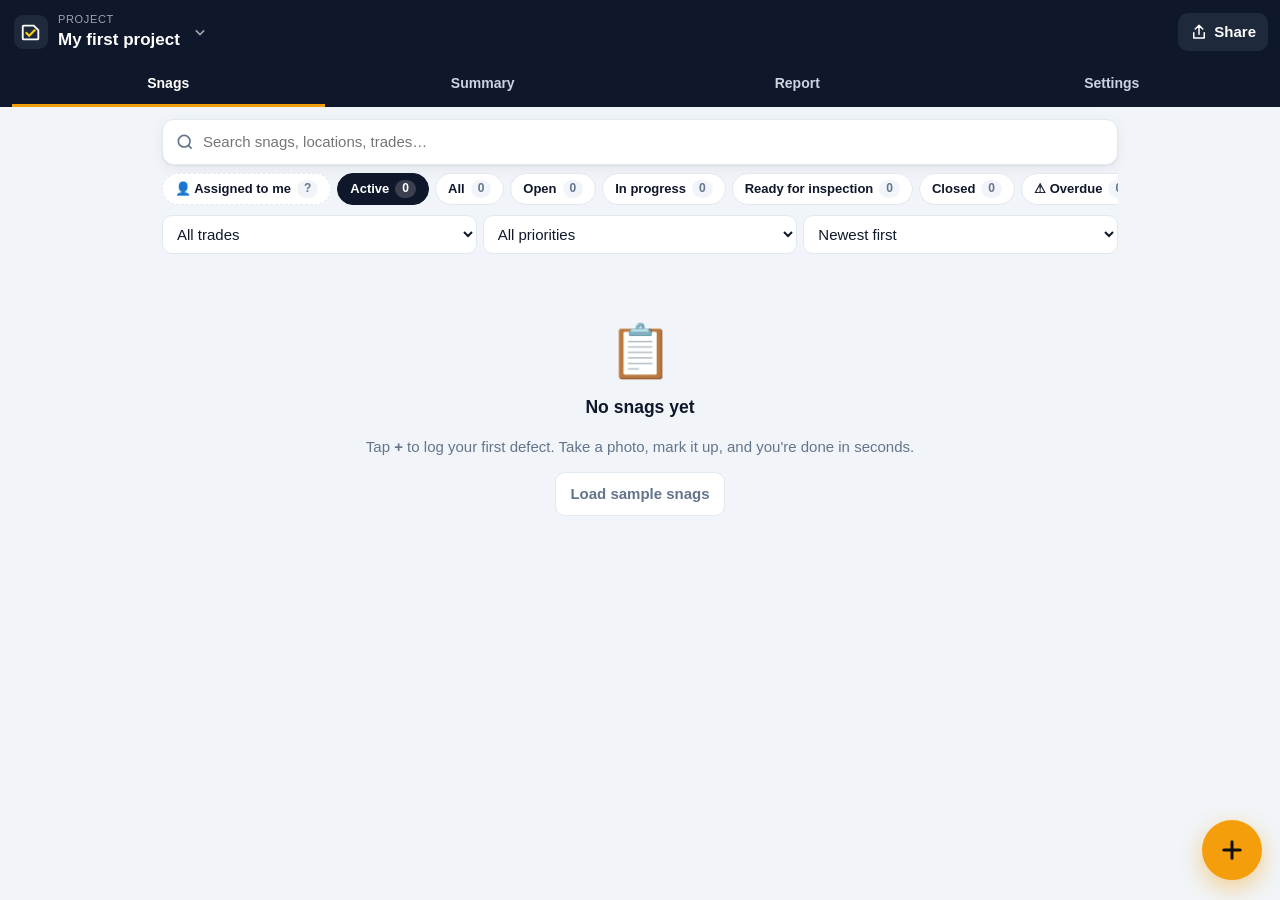
==== snagpad/index.html @ f8e61394 "Add SnagPad under /snagpad for a try-on-phone Pages preview" ====
<!doctype html>
<html lang="en">
<head>
<meta charset="utf-8">
<meta name="viewport" content="width=device-width,initial-scale=1,viewport-fit=cover">
<title>SnagPad — Offline Snag List</title>
<meta name="description" content="Offline snag / punch list with photo markup and PDF reports.">
<meta name="theme-color" content="#0f172a">
<meta name="apple-mobile-web-app-capable" content="yes">
<meta name="mobile-web-app-capable" content="yes">
<meta name="apple-mobile-web-app-status-bar-style" content="black-translucent">
<meta name="apple-mobile-web-app-title" content="SnagPad">
<link rel="manifest" href="manifest.webmanifest">
<link rel="icon" href="icons/icon.svg" type="image/svg+xml">
<link rel="apple-touch-icon" href="[data-uri]">
<link rel="stylesheet" href="styles.css">
</head>
<body>
<div id="app">
  <header class="topbar">
    <div class="toprow">
    <button class="projbtn" id="projBtn" aria-label="Switch project">
      <span class="logo" aria-hidden="true"><svg viewBox="0 0 24 24"><path d="M4 5h11l5 5v9a1 1 0 0 1-1 1H4a1 1 0 0 1-1-1V6a1 1 0 0 1 1-1z" fill="none" stroke="currentColor" stroke-width="2"/><path d="M7 13l3 3 6-6" fill="none" stroke="#facc15" stroke-width="2.4" stroke-linecap="round"/></svg></span>
      <span class="projtext"><small>Project</small><b id="projName">—</b></span>
      <svg class="chev" viewBox="0 0 24 24"><path d="M7 10l5 5 5-5" fill="none" stroke="currentColor" stroke-width="2"/></svg>
    </button>
    <button class="sharebtn" id="shareBtn" aria-label="Share project with your team"><svg viewBox="0 0 24 24"><path d="M12 15V3M7 8l5-5 5 5M5 13v7h14v-7" fill="none" stroke="currentColor" stroke-width="2" stroke-linecap="round" stroke-linejoin="round"/></svg>Share</button>
    </div>
    <nav class="tabs" id="tabs">
      <button data-view="list" class="on">Snags</button>
      <button data-view="summary">Summary</button>
      <button data-view="report">Report</button>
      <button data-view="settings">Settings</button>
    </nav>
  </header>

  <main>
    <!-- LIST -->
    <section id="view-list" class="view on">
      <div class="toolbar">
        <div class="search"><svg viewBox="0 0 24 24"><circle cx="11" cy="11" r="7" fill="none" stroke="currentColor" stroke-width="2"/><path d="M20 20l-4-4" stroke="currentColor" stroke-width="2"/></svg>
          <input id="q" type="search" placeholder="Search snags, locations, trades…" autocomplete="off"></div>
        <div class="chips" id="statusChips"></div>
        <div class="filters">
          <select id="fTrade"><option value="">All trades</option></select>
          <select id="fPrio"><option value="">All priorities</option></select>
          <select id="fSort">
            <option value="new">Newest first</option>
            <option value="old">Oldest first</option>
            <option value="prio">Priority</option>
            <option value="due">Due date</option>
            <option value="loc">Location</option>
          </select>
        </div>
      </div>
      <div id="list" class="list"></div>
      <div id="empty" class="empty" hidden>
        <div class="emptyart">📋</div>
        <h3>No snags yet</h3>
        <p>Tap <b>+</b> to log your first defect. Take a photo, mark it up, and you're done in seconds.</p>
      </div>
    </section>

    <!-- SUMMARY -->
    <section id="view-summary" class="view">
      <div id="summary"></div>
    </section>

    <!-- REPORT -->
    <section id="view-report" class="view">
      <div class="card">
        <h2>Snag report</h2>
        <p class="muted">Builds a clean report you can save as PDF (Print → Save as PDF) or send.</p>
        <div class="grid2">
          <label>Include statuses<div class="checks" id="repStatuses"></div></label>
          <label>Options
            <div class="checks">
              <label class="ck"><input type="checkbox" id="repPhotos" checked> Photos</label>
              <label class="ck"><input type="checkbox" id="repNotes" checked> Notes</label>
              <label class="ck"><input type="checkbox" id="repSig" checked> Sign-off box</label>
            </div>
          </label>
        </div>
        <div class="row gap">
          <button class="btn primary" id="btnPrint">Print / Save PDF</button>
          <button class="btn" id="btnCsv">Export CSV</button>
          <button class="btn" id="btnShare" hidden>Share CSV</button>
        </div>
      </div>
      <div id="reportPreview" class="reportwrap"></div>
    </section>

    <!-- SETTINGS -->
    <section id="view-settings" class="view">
      <div class="card">
        <h2>Project details</h2>
        <div class="form">
          <label>Project name<input id="pName"></label>
          <label>Client / owner<input id="pClient"></label>
          <label>Site address<input id="pAddr"></label>
          <label>Inspected by<input id="pBy"></label>
          <label>Snag ID prefix<input id="pPrefix" maxlength="6" placeholder="S"></label>
          <label>Trades (comma separated)<textarea id="pTrades" rows="3"></textarea></label>
        </div>
        <div class="row gap"><button class="btn primary" id="btnSaveProj">Save project</button>
          <button class="btn danger" id="btnDelProj">Delete project</button></div>
      </div>
      <div class="card">
        <h2>My name &amp; team sharing</h2>
        <p class="muted">Your name is saved on each snag you add or update ("Last updated by …"), and the <b>Assigned to me</b> filter uses it.</p>
        <div class="row gap"><input id="myName" placeholder="e.g. Wilson" maxlength="40" autocomplete="name"><button class="btn primary" id="btnSaveMe">Save</button></div>
        <p class="muted small" style="margin-top:10px">To work with a worker or subcontractor, share the project. They update it on their phone and share it back. There is no live sync: you send the latest copy to each other and SnagPad merges it.</p>
        <button class="btn" id="btnOpenShare">Share / import a project…</button>
      </div>
      <div class="card">
        <h2>Backup &amp; restore</h2>
        <p class="muted">Everything stays on this device. Back up regularly, or move a project to another phone or laptop.</p>
        <div class="row gap">
          <button class="btn" id="btnBackup">Back up all (JSON)</button>
          <label class="btn">Restore from backup<input type="file" id="fileRestore" accept=".json,application/json" hidden></label>
        </div>
        <p class="muted small" id="storageInfo"></p>
      </div>
      <div class="card">
        <h2>Install on your phone</h2>
        <p class="muted"><b>iPhone:</b> open in Safari → Share → <i>Add to Home Screen</i>. <b>Android / desktop Chrome or Edge:</b> menu → <i>Install app</i>. Works offline after the first visit.</p>
        <p class="muted small">SnagPad v1.1 · No account, no cloud, no tracking.</p>
      </div>
    </section>
  </main>

  <button class="fab" id="fab" aria-label="Add snag"><svg viewBox="0 0 24 24"><path d="M12 5v14M5 12h14" stroke="currentColor" stroke-width="2.6" stroke-linecap="round"/></svg></button>
</div>

<!-- ITEM EDITOR -->
<dialog id="dlgItem" class="sheet">
  <form method="dialog" id="itemForm">
    <div class="sheethead">
      <button type="button" class="link" id="itemCancel">Cancel</button>
      <b id="itemTitle">New snag</b>
      <button type="submit" class="link strong" id="itemSave">Save</button>
    </div>
    <div class="sheetbody">
      <div class="photos" id="photoStrip">
        <label class="addphoto" title="Add photo">
          <svg viewBox="0 0 24 24"><path d="M4 8h3l2-3h6l2 3h3v11H4z" fill="none" stroke="currentColor" stroke-width="2"/><circle cx="12" cy="13" r="3.5" fill="none" stroke="currentColor" stroke-width="2"/></svg>
          <span>Photo</span>
          <input type="file" id="photoInput" accept="image/*" multiple hidden>
        </label>
      </div>
      <div class="form">
        <label>Description<textarea id="iTitle" rows="2" required placeholder="e.g. Hairline crack on wall below window"></textarea></label>
        <div class="grid2">
          <label>Location<input id="iLoc" list="dlLoc" placeholder="Level 2 / Unit 2-05 / Bath"></label>
          <label>Trade<input id="iTrade" list="dlTrade" placeholder="Plastering"></label>
        </div>
        <label>Priority<div class="seg" id="iPrio"></div></label>
        <label>Status<div class="seg" id="iStatus"></div></label>
        <div class="grid2">
          <label>Assigned to<input id="iWho" list="dlWho" placeholder="Subcontractor / person"></label>
          <label>Due date<input id="iDue" type="date"></label>
        </div>
        <label>Notes<textarea id="iNotes" rows="3" placeholder="Rectification required, reference drawing, etc."></textarea></label>
        <p class="muted small" id="iMeta"></p>
      </div>
      <div class="row gap wrap">
        <button type="button" class="btn primary" id="itemSaveNext">Save &amp; add next</button>
        <button type="button" class="btn" id="itemDup">Duplicate</button>
        <button type="button" class="btn danger" id="itemDelete">Delete</button>
      </div>
    </div>
  </form>
  <datalist id="dlLoc"></datalist><datalist id="dlTrade"></datalist><datalist id="dlWho"></datalist>
</dialog>

<!-- MARKUP -->
<dialog id="dlgMark" class="full">
  <div class="markhead">
    <button class="link" id="markCancel">Cancel</button>
    <div class="tools" id="markTools">
      <button data-tool="pen" class="on" title="Pen">✏️</button>
      <button data-tool="arrow" title="Arrow">↗</button>
      <button data-tool="circle" title="Circle">◯</button>
      <span class="sw" data-c="#ef4444" style="--c:#ef4444"></span>
      <span class="sw" data-c="#facc15" style="--c:#facc15"></span>
      <span class="sw" data-c="#ffffff" style="--c:#ffffff"></span>
      <button id="markUndo" title="Undo">↶</button>
      <button id="markDelPhoto" title="Delete photo">🗑</button>
    </div>
    <button class="link strong" id="markSave">Done</button>
  </div>
  <div class="markstage"><canvas id="markCanvas"></canvas></div>
</dialog>

<!-- PROJECTS -->
<dialog id="dlgProj" class="sheet small">
  <div class="sheethead"><span></span><b>Projects</b><button class="link" id="projClose">Close</button></div>
  <div class="sheetbody">
    <div id="projList" class="projlist"></div>
    <div class="row gap"><input id="newProjName" placeholder="New project name"><button class="btn primary" id="btnNewProj">Add</button></div>
  </div>
</dialog>

<!-- SHARE -->
<dialog id="dlgShare" class="sheet small">
  <div class="sheethead"><span></span><b>Share project</b><button class="link" id="shareClose">Close</button></div>
  <div class="sheetbody">
    <p class="muted small">Send <b id="shareProjName"></b> to a worker or colleague. They open it in SnagPad, update the snags and share it back to you. <b>No live sync:</b> each person sends their latest copy, and SnagPad merges it. For each snag the newest edit wins, and nothing is deleted.</p>
    <div class="form"><label>My name<input id="shareMe" placeholder="e.g. Wilson" maxlength="40"></label></div>
    <div class="row gap wrap">
      <button class="btn primary" id="btnShareFile">Share file (with photos)</button>
      <button class="btn" id="btnShareLink">Share as link (no photos)</button>
    </div>
    <div id="linkBox" hidden style="margin-top:10px">
      <textarea id="linkOut" rows="3" readonly></textarea>
      <p class="small muted" id="linkWarn"></p>
      <div class="row gap"><button class="btn" id="btnCopyLink">Copy link</button><button class="btn" id="btnSendLink" hidden>Send link…</button></div>
    </div>
    <hr class="sep">
    <b>Got a project or an update?</b>
    <p class="muted small">Open the .snagpad file you received (save it to Files first on iPhone), or paste the link.</p>
    <div class="row gap wrap"><label class="btn">Open .snagpad file<input type="file" id="fileImport" hidden></label></div>
    <div class="row gap" style="margin-top:8px"><input id="pasteLink" placeholder="…or paste a SnagPad link"><button class="btn" id="btnPasteLink">Import</button></div>
  </div>
</dialog>

<!-- IMPORT PREVIEW -->
<dialog id="dlgImport" class="sheet small">
  <div class="sheethead"><button class="link" id="impCancel">Cancel</button><b>Import shared project</b><button class="link strong" id="impOk">Import</button></div>
  <div class="sheetbody"><div id="impPreview"></div></div>
</dialog>

<div id="toast" class="toast" role="status" aria-live="polite"></div>
<div id="printRoot"></div>
<script src="app.js"></script>
</body>
</html>
---- snagpad/styles.css ----
:root{--bg:#f1f5f9;--card:#fff;--ink:#0f172a;--mut:#64748b;--line:#e2e8f0;--acc:#f59e0b;--acc2:#0f172a;--pri:#2563eb;
--open:#ef4444;--prog:#f59e0b;--ready:#3b82f6;--closed:#10b981;--r:14px;--sh:0 1px 2px rgba(15,23,42,.06),0 4px 16px rgba(15,23,42,.06);
--safe-b:env(safe-area-inset-bottom,0px);--safe-t:env(safe-area-inset-top,0px)}
@media (prefers-color-scheme:dark){:root{--bg:#0b1120;--card:#131c2e;--ink:#e2e8f0;--mut:#94a3b8;--line:#1e293b;--sh:0 1px 2px rgba(0,0,0,.3)}}
*{box-sizing:border-box}html,body{margin:0;background:var(--bg);color:var(--ink);font:15px/1.45 -apple-system,BlinkMacSystemFont,"Segoe UI",Roboto,Inter,Arial,sans-serif;-webkit-tap-highlight-color:transparent}
button,input,select,textarea{font:inherit;color:inherit}
svg{width:20px;height:20px}
.topbar{position:sticky;top:0;z-index:20;background:#0f172a;color:#fff;padding:calc(8px + var(--safe-t)) 12px 0;display:flex;flex-direction:column;gap:6px}
.projbtn{display:flex;align-items:center;gap:10px;background:none;border:0;color:#fff;padding:4px 2px;cursor:pointer;text-align:left;max-width:100%}
.logo{width:34px;height:34px;border-radius:9px;background:#1e293b;display:grid;place-items:center;flex:none}.logo svg{width:22px;height:22px}
.projtext{display:flex;flex-direction:column;min-width:0}.projtext small{font-size:11px;opacity:.6;text-transform:uppercase;letter-spacing:.06em}
.projtext b{font-size:17px;white-space:nowrap;overflow:hidden;text-overflow:ellipsis}
.chev{opacity:.6;flex:none}
.tabs{display:flex;gap:2px;overflow-x:auto}
.tabs button{flex:1;background:none;border:0;color:#cbd5e1;padding:10px 8px 11px;font-weight:600;font-size:14px;border-bottom:3px solid transparent;cursor:pointer}
.tabs button.on{color:#fff;border-color:var(--acc)}
main{max-width:980px;margin:0 auto;padding:12px 12px calc(96px + var(--safe-b))}
.view{display:none}.view.on{display:block}
.toolbar{display:flex;flex-direction:column;gap:8px;margin-bottom:10px}
.search{display:flex;align-items:center;gap:8px;background:var(--card);border:1px solid var(--line);border-radius:12px;padding:0 12px;box-shadow:var(--sh)}
.search svg{color:var(--mut);flex:none}.search input{border:0;outline:0;background:none;padding:11px 0;width:100%}
.chips{display:flex;gap:6px;overflow-x:auto;padding-bottom:2px;scrollbar-width:none}.chips::-webkit-scrollbar{display:none}
.chip{border:1px solid var(--line);background:var(--card);border-radius:999px;padding:6px 12px;font-size:13px;font-weight:600;white-space:nowrap;cursor:pointer;display:flex;gap:6px;align-items:center}
.chip i{font-style:normal;background:var(--bg);border-radius:999px;padding:0 7px;font-size:12px;color:var(--mut)}
.chip.on{background:var(--acc2);color:#fff;border-color:var(--acc2)}.chip.on i{background:rgba(255,255,255,.18);color:#fff}
@media (prefers-color-scheme:dark){.chip.on{background:var(--acc);color:#111;border-color:var(--acc)}}
.filters{display:grid;grid-template-columns:1fr 1fr 1fr;gap:6px}
select,input,textarea{background:var(--card);border:1px solid var(--line);border-radius:10px;padding:9px 10px;width:100%;outline:0}
input:focus,select:focus,textarea:focus{border-color:var(--pri);box-shadow:0 0 0 3px rgba(37,99,235,.15)}
.list{display:grid;gap:8px}
@media(min-width:760px){.list{grid-template-columns:1fr 1fr}}
.item{display:flex;gap:10px;background:var(--card);border-radius:var(--r);padding:10px;box-shadow:var(--sh);cursor:pointer;border-left:5px solid var(--sc,#94a3b8);align-items:stretch;transition:transform .08s}
.item:active{transform:scale(.99)}
.thumb{width:76px;height:76px;border-radius:10px;background:var(--bg) center/cover;flex:none;display:grid;place-items:center;color:var(--mut);font-size:24px;position:relative}
.thumb em{position:absolute;right:4px;bottom:4px;background:rgba(0,0,0,.6);color:#fff;font-style:normal;font-size:11px;border-radius:6px;padding:0 5px}
.ibody{min-width:0;flex:1;display:flex;flex-direction:column;gap:3px}
.itop{display:flex;justify-content:space-between;gap:6px;align-items:center}
.iid{font-size:12px;font-weight:700;color:var(--mut);letter-spacing:.03em}
.ititle{font-weight:600;display:-webkit-box;-webkit-line-clamp:2;-webkit-box-orient:vertical;overflow:hidden}
.imeta{font-size:12.5px;color:var(--mut);white-space:nowrap;overflow:hidden;text-overflow:ellipsis}
.badges{display:flex;gap:4px;flex-wrap:wrap;margin-top:auto}
.b{font-size:11px;font-weight:700;padding:2px 8px;border-radius:999px;background:var(--bg);color:var(--mut)}
.b.st{color:#fff;background:var(--sc)}
.b.p-Critical{background:#7f1d1d;color:#fff}.b.p-High{background:#fee2e2;color:#b91c1c}.b.p-Medium{background:#fef3c7;color:#92400e}.b.p-Low{background:#e0f2fe;color:#075985}
.b.over{background:#fee2e2;color:#b91c1c}
.quick{border:0;background:var(--bg);border-radius:8px;padding:3px 8px;font-size:12px;font-weight:700;cursor:pointer;color:var(--mut)}
.empty{text-align:center;padding:50px 20px;color:var(--mut)}.emptyart{font-size:52px}.empty h3{color:var(--ink);margin:.3em 0}
.fab{position:fixed;right:18px;bottom:calc(20px + var(--safe-b));width:60px;height:60px;border-radius:50%;border:0;background:var(--acc);color:#111;box-shadow:0 8px 24px rgba(245,158,11,.45);cursor:pointer;display:grid;place-items:center;z-index:15}
.fab svg{width:28px;height:28px}
.card{background:var(--card);border-radius:var(--r);padding:16px;box-shadow:var(--sh);margin-bottom:12px}
.card h2{margin:0 0 4px;font-size:18px}
.muted{color:var(--mut)}.small{font-size:12.5px}
.row{display:flex;align-items:center}.gap{gap:8px}.wrap{flex-wrap:wrap}
.btn{border:1px solid var(--line);background:var(--card);border-radius:10px;padding:10px 14px;font-weight:600;cursor:pointer;display:inline-flex;align-items:center;justify-content:center;gap:6px}
.btn.primary{background:var(--acc2);color:#fff;border-color:var(--acc2)}
@media (prefers-color-scheme:dark){.btn.primary{background:var(--acc);color:#111;border-color:var(--acc)}}
.btn.danger{color:#dc2626}
.form{display:grid;gap:10px;margin:10px 0}
.form label,.grid2>label{display:flex;flex-direction:column;gap:4px;font-size:12.5px;font-weight:600;color:var(--mut)}
.form label>input,.form label>textarea,.form label>select{color:var(--ink);font-weight:400;font-size:15px}
.grid2{display:grid;grid-template-columns:1fr 1fr;gap:10px}
@media(max-width:420px){.grid2{grid-template-columns:1fr}}
.seg{display:flex;gap:4px;flex-wrap:wrap}
.seg button{flex:1;min-width:fit-content;border:1px solid var(--line);background:var(--card);border-radius:9px;padding:8px 8px;font-size:13px;font-weight:600;cursor:pointer;color:var(--ink)}
.seg button.on{background:var(--sc,var(--acc2));border-color:var(--sc,var(--acc2));color:#fff}
.checks{display:flex;flex-wrap:wrap;gap:6px 14px;margin-top:4px;font-weight:400;color:var(--ink);font-size:14px}
.ck{display:flex!important;flex-direction:row!important;align-items:center;gap:6px;color:var(--ink)!important;font-weight:400!important;font-size:14px!important}
.ck input{width:18px;height:18px}
/* dialogs */
dialog{border:0;padding:0;background:var(--card);color:var(--ink)}
dialog::backdrop{background:rgba(2,6,23,.55)}
dialog.sheet{width:min(640px,100%);max-width:100%;max-height:94vh;margin:auto auto 0;border-radius:18px 18px 0 0}
@media(min-width:700px){dialog.sheet{margin:auto;border-radius:18px}}
dialog.sheet.small{width:min(460px,100%)}
.sheethead{position:sticky;top:0;background:var(--card);display:grid;grid-template-columns:1fr auto 1fr;align-items:center;padding:12px 14px;border-bottom:1px solid var(--line);z-index:2}
.sheethead>:last-child{justify-self:end}.sheethead>:first-child{justify-self:start}
.sheetbody{padding:12px 14px calc(18px + var(--safe-b))}
.link{background:none;border:0;color:var(--pri);font-weight:500;cursor:pointer;padding:4px}.link.strong{font-weight:700}
.photos{display:flex;gap:8px;overflow-x:auto;padding-bottom:4px}
.photos .ph,.addphoto{width:92px;height:92px;flex:none;border-radius:12px;background:var(--bg) center/cover;cursor:pointer;position:relative}
.addphoto{border:2px dashed var(--line);display:flex;flex-direction:column;align-items:center;justify-content:center;gap:2px;color:var(--mut);font-size:12px;font-weight:600}
.addphoto svg{width:28px;height:28px}
.ph span{position:absolute;left:4px;bottom:4px;background:rgba(0,0,0,.55);color:#fff;font-size:10px;border-radius:5px;padding:1px 5px}
dialog.full{width:100vw;height:100vh;max-width:100vw;max-height:100vh;margin:0;background:#000;color:#fff}
.markhead{display:flex;justify-content:space-between;align-items:center;padding:calc(8px + var(--safe-t)) 10px 8px;gap:6px;background:#111}
.markhead .link{color:#fbbf24}
.tools{display:flex;gap:6px;align-items:center;flex-wrap:wrap;justify-content:center}
.tools button{background:#262626;border:0;color:#fff;border-radius:8px;min-width:36px;height:36px;font-size:16px;cursor:pointer}
.tools button.on{background:#f59e0b;color:#111}
.sw{width:26px;height:26px;border-radius:50%;background:var(--c);border:2px solid #444;cursor:pointer}.sw.on{border-color:#fff;box-shadow:0 0 0 2px #f59e0b}
.markstage{height:calc(100% - 60px - var(--safe-t));display:grid;place-items:center;overflow:hidden;touch-action:none}
#markCanvas{max-width:100%;max-height:100%;touch-action:none}
.projlist{display:grid;gap:6px;margin-bottom:12px}
.proj{display:flex;justify-content:space-between;align-items:center;padding:12px;border:1px solid var(--line);border-radius:12px;cursor:pointer}
.proj.on{border-color:var(--acc);background:rgba(245,158,11,.08)}
.toast{position:fixed;left:50%;bottom:calc(92px + var(--safe-b));transform:translateX(-50%) translateY(20px);background:#0f172a;color:#fff;padding:10px 16px;border-radius:999px;font-size:14px;opacity:0;pointer-events:none;transition:.2s;z-index:100;white-space:nowrap}
.toast.on{opacity:1;transform:translateX(-50%)}
/* summary */
.kpis{display:grid;grid-template-columns:repeat(2,1fr);gap:8px;margin-bottom:12px}
@media(min-width:700px){.kpis{grid-template-columns:repeat(4,1fr)}}
.kpi{background:var(--card);border-radius:var(--r);padding:14px;box-shadow:var(--sh);border-top:4px solid var(--sc,#94a3b8)}
.kpi b{font-size:28px;display:block;line-height:1.1}.kpi span{font-size:12.5px;color:var(--mut);font-weight:600}
.progress{height:12px;border-radius:999px;background:var(--bg);overflow:hidden;display:flex;margin:10px 0 4px}
.progress i{display:block;height:100%}
.bars{display:grid;gap:8px;margin-top:8px}
.bar{display:grid;grid-template-columns:120px 1fr 64px;gap:8px;align-items:center;font-size:13px}
.bar .tr{height:10px;background:var(--bg);border-radius:999px;overflow:hidden;display:flex}
.bar .tr i{height:100%}.bar .nm{overflow:hidden;text-overflow:ellipsis;white-space:nowrap}.bar .ct{text-align:right;color:var(--mut)}
/* report */
.reportwrap{background:#fff;color:#0f172a;border-radius:var(--r);box-shadow:var(--sh);padding:18px;overflow:auto}
.rep h1{font-size:22px;margin:0}.rep .rhead{display:flex;justify-content:space-between;gap:12px;border-bottom:3px solid #0f172a;padding-bottom:10px;margin-bottom:12px}
.rep table{width:100%;border-collapse:collapse;font-size:12px}
.rep th,.rep td{border:1px solid #cbd5e1;padding:5px 6px;text-align:left;vertical-align:top}
.rep th{background:#f1f5f9}
.rep .rmeta{font-size:12px;color:#475569}
.rep .rsum{display:flex;gap:8px;flex-wrap:wrap;margin:10px 0}
.rep .rsum div{border:1px solid #cbd5e1;border-radius:8px;padding:6px 10px;font-size:12px}.rep .rsum b{font-size:16px;display:block}
.rep .ritem{border:1px solid #cbd5e1;border-radius:8px;padding:10px;margin:10px 0;break-inside:avoid;page-break-inside:avoid}
.rep .ritem h3{margin:0 0 4px;font-size:14px}
.rep .rph{display:grid;grid-template-columns:repeat(3,1fr);gap:6px;margin-top:6px}
.rep .rph img{width:100%;aspect-ratio:4/3;object-fit:cover;border-radius:4px;border:1px solid #e2e8f0}
.rep .sig{display:grid;grid-template-columns:1fr 1fr;gap:20px;margin-top:24px;font-size:12px}
.rep .sig div{border-top:1px solid #0f172a;padding-top:4px;min-height:60px}
.rep .foot{margin-top:14px;font-size:10px;color:#94a3b8;text-align:center}
#printRoot{display:none}
@media print{
  @page{size:A4;margin:12mm}
  body{background:#fff}
  #app,dialog,.toast{display:none!important}
  #printRoot{display:block}
  .reportwrap{box-shadow:none;padding:0}
}
.list{grid-template-columns:minmax(0,1fr)}
@media(min-width:760px){.list{grid-template-columns:repeat(2,minmax(0,1fr))}}
.item,.toolbar>*{min-width:0}
.filters{grid-template-columns:repeat(3,minmax(0,1fr))}
.fab[hidden],[hidden]{display:none!important}
.rep td:first-child{white-space:nowrap;font-weight:700}

.toprow{display:flex;align-items:center;justify-content:space-between;gap:8px}
.sharebtn{flex:none;display:flex;align-items:center;gap:6px;background:#1e293b;color:#fff;border:0;border-radius:10px;padding:8px 12px;font-weight:600;cursor:pointer}
.sharebtn svg{width:18px;height:18px}
.iby{font-size:11.5px;color:var(--mut)}
.chip.mine{border-style:dashed}
.warn{color:#b45309}
.sep{border:0;border-top:1px solid var(--line);margin:14px 0}
.implist{margin:6px 0;padding-left:18px}.implist li{margin:2px 0}
.card.flat{box-shadow:none;border:1px solid var(--line);padding:10px 12px}
.toprow .projbtn{flex:1 1 auto;min-width:0}
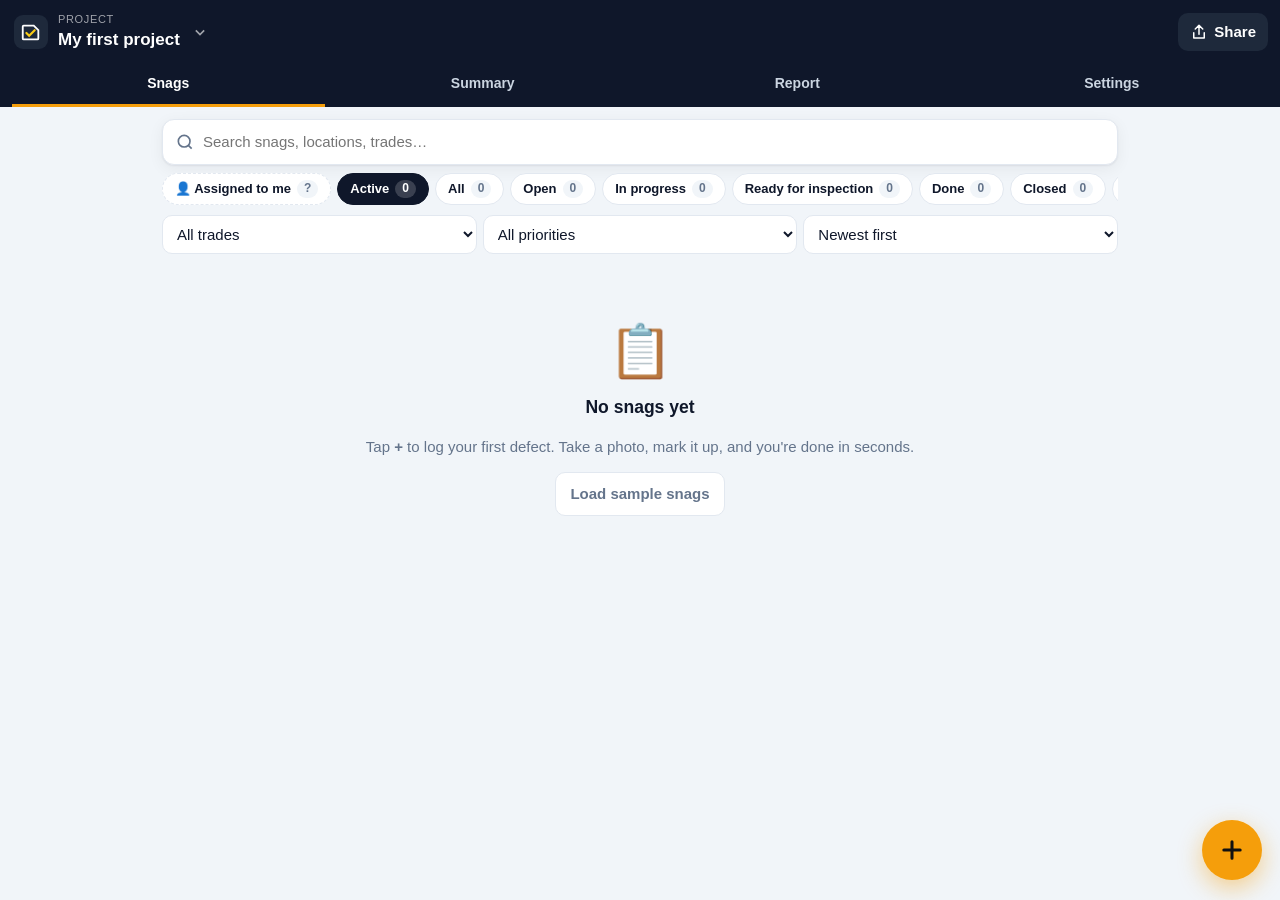
==== commit a60d589b: "Update SnagPad to v1.2 with rectification photos and project PDF" ====
--- a/snagpad/index.html
+++ b/snagpad/index.html
@@ -70,7 +70,7 @@
     <section id="view-report" class="view">
       <div class="card">
         <h2>Snag report</h2>
-        <p class="muted">Builds a clean report you can save as PDF (Print → Save as PDF) or send.</p>
+        <p class="muted">Export a project PDF with a cover page and one page per defect: before and after photos, rectification method, and who closed it. On iPhone use Print → Save as PDF or Share → Save to Files. You can also download the PDF file directly.</p>
         <div class="grid2">
           <label>Include statuses<div class="checks" id="repStatuses"></div></label>
           <label>Options
@@ -81,11 +81,14 @@
             </div>
           </label>
         </div>
-        <div class="row gap">
-          <button class="btn primary" id="btnPrint">Print / Save PDF</button>
+        <div class="row gap wrap">
+          <button class="btn primary" id="btnProjectPdf">Export project PDF</button>
+          <button class="btn" id="btnPrintProject">Print project PDF</button>
+          <button class="btn" id="btnPrint">Print summary table</button>
           <button class="btn" id="btnCsv">Export CSV</button>
           <button class="btn" id="btnShare" hidden>Share CSV</button>
         </div>
+        <p class="muted small" id="pdfStatus" style="margin-top:8px"></p>
       </div>
       <div id="reportPreview" class="reportwrap"></div>
     </section>
@@ -124,7 +127,7 @@
       <div class="card">
         <h2>Install on your phone</h2>
         <p class="muted"><b>iPhone:</b> open in Safari → Share → <i>Add to Home Screen</i>. <b>Android / desktop Chrome or Edge:</b> menu → <i>Install app</i>. Works offline after the first visit.</p>
-        <p class="muted small">SnagPad v1.1 · No account, no cloud, no tracking.</p>
+        <p class="muted small">SnagPad v1.2 · No account, no cloud, no tracking.</p>
       </div>
     </section>
   </main>
@@ -141,12 +144,25 @@
       <button type="submit" class="link strong" id="itemSave">Save</button>
     </div>
     <div class="sheetbody">
-      <div class="photos" id="photoStrip">
-        <label class="addphoto" title="Add photo">
-          <svg viewBox="0 0 24 24"><path d="M4 8h3l2-3h6l2 3h3v11H4z" fill="none" stroke="currentColor" stroke-width="2"/><circle cx="12" cy="13" r="3.5" fill="none" stroke="currentColor" stroke-width="2"/></svg>
-          <span>Photo</span>
-          <input type="file" id="photoInput" accept="image/*" multiple hidden>
-        </label>
+      <div class="photogroup">
+        <div class="photolabel">Before photos</div>
+        <div class="photos" id="photoStrip">
+          <label class="addphoto" title="Add before photo">
+            <svg viewBox="0 0 24 24"><path d="M4 8h3l2-3h6l2 3h3v11H4z" fill="none" stroke="currentColor" stroke-width="2"/><circle cx="12" cy="13" r="3.5" fill="none" stroke="currentColor" stroke-width="2"/></svg>
+            <span>Before</span>
+            <input type="file" id="photoInput" accept="image/*" multiple hidden>
+          </label>
+        </div>
+      </div>
+      <div class="photogroup">
+        <div class="photolabel after">After photos (rectification)</div>
+        <div class="photos" id="afterStrip">
+          <label class="addphoto after" title="Add after photo">
+            <svg viewBox="0 0 24 24"><path d="M4 8h3l2-3h6l2 3h3v11H4z" fill="none" stroke="currentColor" stroke-width="2"/><circle cx="12" cy="13" r="3.5" fill="none" stroke="currentColor" stroke-width="2"/></svg>
+            <span>After</span>
+            <input type="file" id="afterInput" accept="image/*" multiple hidden>
+          </label>
+        </div>
       </div>
       <div class="form">
         <label>Description<textarea id="iTitle" rows="2" required placeholder="e.g. Hairline crack on wall below window"></textarea></label>
@@ -161,6 +177,16 @@
           <label>Due date<input id="iDue" type="date"></label>
         </div>
         <label>Notes<textarea id="iNotes" rows="3" placeholder="Rectification required, reference drawing, etc."></textarea></label>
+        <div class="rectbox">
+          <div class="photolabel after">Rectification</div>
+          <label>Rectification method<textarea id="iRectMethod" rows="3" placeholder="e.g. Rake out crack, fill with approved mortar, and repaint the whole wall panel."></textarea></label>
+          <div class="grid2">
+            <label>Rectified by<input id="iRectBy" placeholder="Name of the person who fixed it" maxlength="40"></label>
+            <label>Date rectified<input id="iRectAt" type="date"></label>
+          </div>
+          <button type="button" class="btn done" id="btnMarkDone">Mark as Done</button>
+          <p class="muted small">Marks this defect Done, fills in your name and today's date, and keeps the after photos with the original before photos.</p>
+        </div>
         <p class="muted small" id="iMeta"></p>
       </div>
       <div class="row gap wrap">
@@ -232,6 +258,7 @@
 
 <div id="toast" class="toast" role="status" aria-live="polite"></div>
 <div id="printRoot"></div>
+<script src="vendor/jspdf.umd.min.js"></script>
 <script src="app.js"></script>
 </body>
 </html>
--- a/snagpad/styles.css
+++ b/snagpad/styles.css
@@ -147,3 +147,37 @@
 .implist{margin:6px 0;padding-left:18px}.implist li{margin:2px 0}
 .card.flat{box-shadow:none;border:1px solid var(--line);padding:10px 12px}
 .toprow .projbtn{flex:1 1 auto;min-width:0}
+
+.photogroup{margin:0 0 10px}
+.photolabel{font-size:12.5px;font-weight:700;color:var(--mut);margin:0 0 6px;letter-spacing:.02em}
+.photolabel.after{color:#0f766e}
+.addphoto.after{border-color:#99f6e4;color:#0f766e}
+.rectbox{border:1px solid var(--line);border-radius:12px;padding:10px;display:grid;gap:10px;background:var(--bg)}
+.btn.done{background:#0f766e;color:#fff;border-color:#0f766e;font-weight:700}
+.b.after{background:#ccfbf1;color:#0f766e}
+.b.st-Done,.b[data-st="Done"]{ }
+.pdfdoc{background:#fff;color:#0f172a}
+.pdf-page{background:#fff;color:#0f172a;padding:8px 4px 16px;border-bottom:1px dashed #cbd5e1}
+.pdf-cover{display:flex;flex-direction:column;justify-content:center;min-height:240px}
+.pdf-cover h1{font-size:26px;margin:0 0 8px;letter-spacing:.02em}
+.pdf-cover .pname{font-size:22px;font-weight:700;margin:8px 0}
+.pdf-cover .pmeta{color:#475569;font-size:13px}
+.pdf-counts{display:flex;gap:10px;margin:18px 0 8px;flex-wrap:wrap}
+.pdf-counts div{border:1px solid #0f172a;border-radius:8px;padding:10px 16px;min-width:90px}
+.pdf-counts b{display:block;font-size:22px}
+.pdf-counts span{font-size:11px;text-transform:uppercase;letter-spacing:.04em;color:#475569}
+.pdf-defect h2{margin:0 0 8px;font-size:16px;border-bottom:2px solid #0f172a;padding-bottom:6px}
+.pdf-kv{display:grid;grid-template-columns:1fr 1fr;gap:6px 16px;font-size:12px;margin:0 0 10px}
+.pdf-kv b{color:#475569;font-weight:600;display:block;font-size:10px;text-transform:uppercase;letter-spacing:.04em}
+.pdf-method{font-size:12px;margin:8px 0;white-space:pre-wrap}
+.pdf-cols{display:grid;grid-template-columns:1fr 1fr;gap:10px;margin-top:8px}
+.pdf-cols h3{margin:0 0 6px;font-size:11px;text-transform:uppercase;letter-spacing:.04em;color:#475569}
+.pdf-cols img{width:100%;max-height:220px;object-fit:contain;border:1px solid #e2e8f0;background:#f8fafc;border-radius:4px}
+#printRoot.pdf-mode .reportwrap{box-shadow:none}
+@media print{
+  #printRoot.pdf-mode{display:block}
+  #printRoot.pdf-mode .pdf-page{border:0;padding:0;min-height:auto;page-break-after:always;break-after:page;page-break-inside:avoid;break-inside:avoid}
+  #printRoot.pdf-mode .pdf-page:last-child{page-break-after:auto;break-after:auto}
+  #printRoot.pdf-mode .pdf-cover{min-height:0}
+  #printRoot.pdf-mode .pdf-cols img{max-height:70mm}
+}
